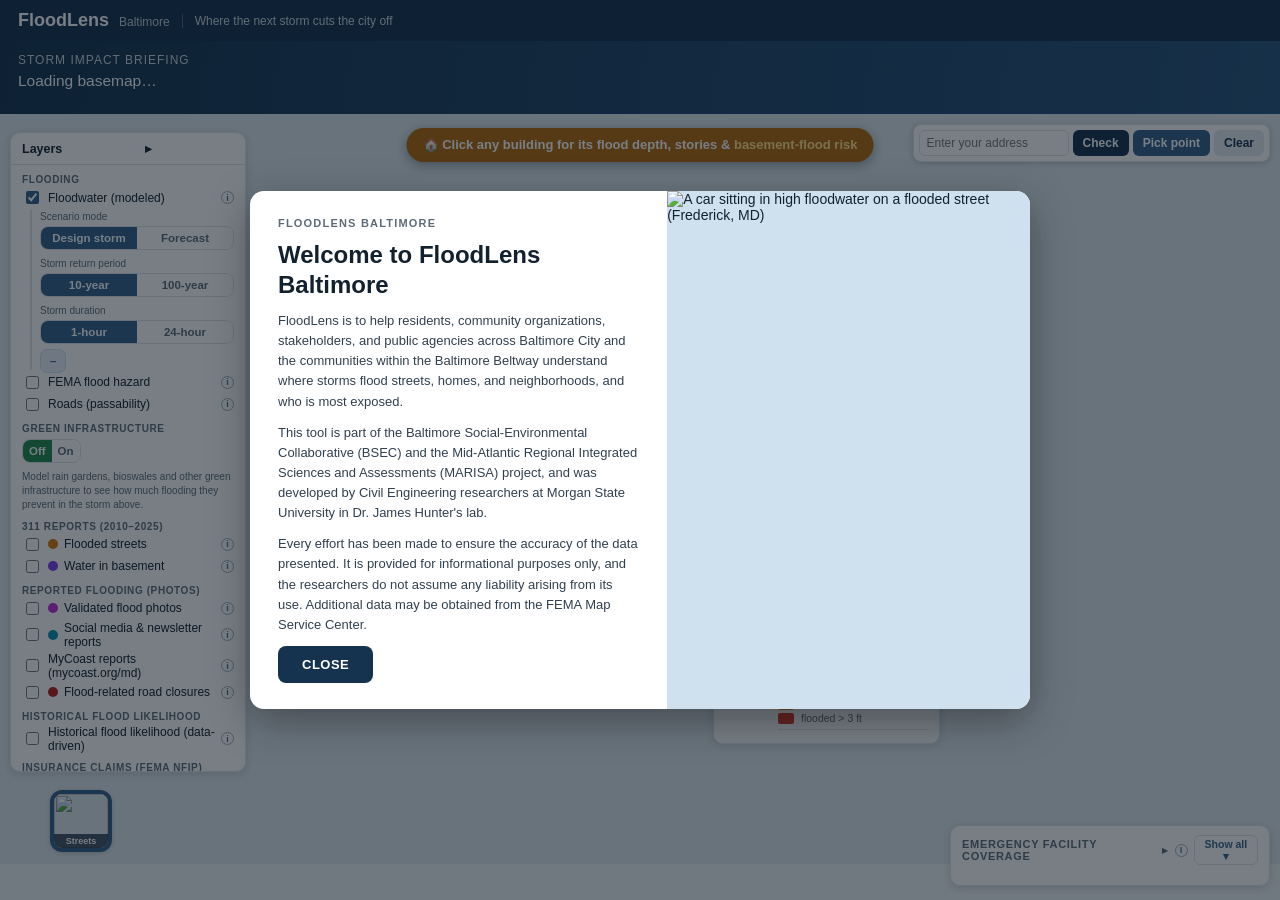
==== index.html @ 849f183c "FloodLens Baltimore (updated) — initial publish of the updated tool" ====
<!doctype html>
<html lang="en">
<head>
<meta charset="utf-8" />
<meta name="viewport" content="width=device-width, initial-scale=1" />
<title>FloodLens Baltimore · Storm Impact Briefing</title>
<link rel="stylesheet" href="https://cdnjs.cloudflare.com/ajax/libs/leaflet/1.9.4/leaflet.min.css" />
<script src="https://cdnjs.cloudflare.com/ajax/libs/leaflet/1.9.4/leaflet.min.js"></script>
<!--
  FLOODLENS BALTIMORE — live data sources (internet required):
    Roads                      - MDOT SHA road centerlines (MD iMAP)
    Neighborhoods + population - Open Baltimore CityView
    Subwatersheds + beltway     - Morgan State CityCAT study (embedded)
    Land cover (1 m)           - Chesapeake Conservancy via MD iMAP
    Subwatershed population    - US Census 2020 (TIGERweb)
    Streams                    - USGS NHD (StreamStats network)
    FEMA flood zones (DFIRM)   - MD iMAP / MDE / FEMA
    Building footprints        - MD iMAP
    Fire, police, hospitals, cooling centers,
    schools, nursing homes     - Baltimore CityView
    Homeless shelters          - Open Baltimore
    Metro/light rail + MTA bus stops - MD iMAP Transit
    311 flooding reports (2010-2025) - Open Baltimore
    Census socio-economics     - BNIA / US DOT BTS (ACS)
  Flood depths remain the synthetic demo model until CityCAT rasters are wired in.
-->
<link rel="stylesheet" href="styles.css?v=hist17">
</head>
<body>
<div class="topbar">
  <div class="brand">FloodLens <small>Baltimore</small></div>
  <div class="tagline">Where the next storm cuts the city off</div>
</div>

<div class="briefing">
  <div class="head">Storm Impact Briefing</div>
  <div class="sentence" id="sentence">Loading basemap…</div>
  <div class="stats" id="stats"></div>
</div>

<div class="main">
  <div class="mapcol">
    <div id="map"></div>
    <div id="spin" class="spin"><div class="sp"></div></div>
    <div id="bldgHint" class="bldghint">🏠 Click any building for its flood depth, stories &amp; <b>basement-flood risk</b></div>
    <div class="mapsearch">
      <input id="addrInput" type="text" placeholder="Enter your address" />
      <button id="addrBtn">Check</button>
      <button id="pickBtn" title="Then click any point on the map to check if it floods">Pick point</button>
      <button id="clearBtn" title="Clear the address, picked point and selected area">Clear</button>
    </div>

    <div class="lpanel" id="lpanel">
      <div class="lp-head" id="lpToggle">Layers <span id="lpChev" class="panchev">▸</span></div>
      <div class="lp-body" id="lpBody">
        <div class="lp-sec">Flooding</div>
        <label><input type="checkbox" id="lFlood" checked> Floodwater (modeled)
          <span class="info" title="CityCAT-modeled maximum water depth on the ground (pluvial / rain-on-grid) for the storm or forecast chosen below (Beltway 10 m DEM).">i</span></label>
        <div class="subs" id="floodSubs" style="display:block">
          <div class="lpnote" style="margin-top:0">Scenario mode</div>
          <div class="seg" id="floodMode"><button data-mode="design" class="on">Design storm</button><button data-mode="forecast">Forecast</button></div>

          <div id="designPanel">
            <div class="lpnote">Storm return period</div>
            <div class="seg" id="rp"><button data-rp="10" class="on">10-year</button><button data-rp="100">100-year</button></div>
            <div class="lpnote">Storm duration</div>
            <div class="seg" id="dur"><button data-dur="1" class="on">1-hour</button><button data-dur="24">24-hour</button></div>
          </div>

          <div id="forecastPanel" style="display:none">
            <div class="lpnote" style="margin-top:0"><b>1. Location</b> — type an address or use <b>Pick point</b> above, then it focuses the forecast there.
              <span class="info" title="Use the address box or Pick point at the top of the map to choose where the rainfall is forecast. The results focus on that location.">i</span></div>
            <div class="lpnote" id="fcLoc" style="margin-top:3px;color:#1c6ea4">No location chosen — forecast covers the whole Beltway.</div>

            <div class="lpnote" style="margin-top:6px"><b>2. Forecast rainfall (inches)</b>
              <span class="info" title="Enter the rainfall a weather forecast gives for this area. The map snaps to the nearest pre-computed CityCAT run for the duration and scales depth to your amount (pluvial / rain-on-grid demo).">i</span></div>
            <div class="row" style="display:flex;gap:6px;align-items:center;margin-top:3px">
              <input id="fcRain" type="number" min="0" max="12" step="0.1" value="3.3"
                style="width:90px;padding:6px 8px;border:1px solid var(--line,#dbe4ec);border-radius:7px;font-size:13px">
              <input id="fcRainRange" type="range" min="0" max="10" step="0.1" value="3.3" style="flex:1">
            </div>
            <div class="lpnote"><b>3. Over what duration</b></div>
            <div class="seg" id="fcDur"><button data-fcdur="1" class="on">1-hour</button><button data-fcdur="24">24-hour</button></div>

            <div class="lpnote" style="margin-top:6px"><b>4. Show results within</b>
              <span class="info" title="How far around the chosen location to spotlight the flood results. Beltway shows the whole study area.">i</span></div>
            <div class="seg" id="fcRad">
              <button data-rad="0.5">½ mi</button>
              <button data-rad="1" class="on">1 mi</button>
              <button data-rad="2">2 mi</button>
              <button data-rad="0">Beltway</button>
            </div>

            <button id="fcRun" style="width:100%;margin-top:8px;padding:9px;border:0;border-radius:8px;background:#0f3d5c;color:#fff;font-weight:700;cursor:pointer;font-size:13px">Show flood results</button>
            <div class="lpnote" id="fcPending" style="margin-top:4px;color:#b4690a;display:none">Rainfall changed — click <b>Show flood results</b> to update the map.</div>

            <div class="lpnote" id="fcNote" style="margin-top:6px"></div>

            <div class="lpnote" style="margin-top:8px"><b>Water build-up over time</b> (illustrative)
              <span class="info" title="Shows the water rising toward the modeled maximum over the storm. Illustrative build-up, not a time-stepped CityCAT run.">i</span></div>
            <div class="row" style="display:flex;gap:6px;align-items:center;margin-top:3px">
              <button id="fcPlay" class="an-btn" style="width:76px;padding:6px 4px;border:1px solid var(--line,#dbe4ec);background:#f4f8fb;border-radius:7px;cursor:pointer;font-size:12px">&#9654; Play</button>
              <input id="fcAnim" type="range" min="0" max="100" value="100" style="flex:1">
            </div>
            <div class="lpnote" id="fcAnimNote" style="margin-top:3px">Showing the modeled maximum (100%).</div>
          </div>

          <div class="lpnote" style="margin-top:5px"><span class="rain" id="rainInfo" title="">–</span></div>
        </div>
        <label><input type="checkbox" id="lFema"> FEMA flood hazard
          <span class="info" title="Official FEMA flood insurance zones (DFIRM, via MD iMAP). These map long-term flood risk zones — not a single storm.">i</span></label>
        <div class="subs" id="femaSubs">
          <div class="lpnote" style="margin-top:0"><span class="dotk" style="background:#00c5ff"></span> 100-year zone — 1% chance of flooding each year</div>
          <div class="lpnote"><span class="dotk" style="background:#ff8000"></span> 500-year zone — 0.2% chance each year</div>
          <div class="lpnote"><span class="dotk" style="background:#1a1a1a"></span> Floodway (black hatching) — must stay clear to carry deep, fast floodwater</div>
          <div class="lpnote">Official FEMA DFIRM zones, drawn from MDE&#39;s map service.</div>
        </div>
        <label><input type="checkbox" id="lRoads"> Roads (passability)
          <span class="info" title="The full MDOT SHA road network. With Floodwater on, each stretch is colored by modeled depth: green = passable (dry/shallow), yellow = caution (partial flooding), red (dashed) = restricted/closed (over 30 cm — enough to stall most cars).">i</span></label>

        <div class="lp-sec">Green infrastructure</div>
        <div class="seg gi" id="cond"><button data-cond="base" class="on">Off</button><button data-cond="gi">On</button></div>
        <div class="lpnote">Model rain gardens, bioswales and other green infrastructure to see how much flooding they prevent in the storm above.</div>

        <div class="lp-sec">311 reports (2010–2025)</div>
        <label><input type="checkbox" id="l311fl"><span class="dotk" style="background:#d97706;border-radius:50%"></span> Flooded streets
          <span class="info" title="Locations where residents called 311 to report a flooded street (Open Baltimore 311, 2010–2025 where available).">i</span></label>
        <label><input type="checkbox" id="l311wb"><span class="dotk" style="background:#7c3aed;border-radius:50%"></span> Water in basement
          <span class="info" title="Locations where residents called 311 to report water in their basement (Open Baltimore 311, 2010–2025 where available).">i</span></label>

        <div class="lp-sec">Reported flooding (photos)</div>
        <label><input type="checkbox" id="lReports"><span class="dotk" style="background:#c026d3;border-radius:50%"></span> Validated flood photos
          <span class="info" title="Locations with real photos of past flooding (validated from social media & news). Click a point to see the photo(s); use the See all photos button when a location has more than one.">i</span></label>
        <label><input type="checkbox" id="lSocial"><span class="dotk" style="background:#0891b2;border-radius:50%"></span> Social media &amp; newsletter reports
          <span class="info" title="Flooded-street locations geocoded from social media and newsletters (includes YouTube flood videos).">i</span></label>
        <label><input type="checkbox" id="lMyCoast"> MyCoast reports (mycoast.org/md)
          <span class="info" title="All flood reports from the MyCoast citizen-science app for Maryland (mycoast.org/md) inside the Beltway. Each report is tagged coastal (high-tide/tidal) or inland (rainfall). Click a point for the photo(s), date, rainfall and original report.">i</span></label>
        <div class="subs" id="mycSubs" style="display:none">
          <div class="lpnote" style="margin-top:0"><span class="dotk" style="background:#2563eb;border-radius:50%"></span> Coastal / high-tide flooding</div>
          <div class="lpnote"><span class="dotk" style="background:#d97706;border-radius:50%"></span> Inland (rainfall) flooding</div>
          <div class="lpnote">Popups show the rainfall in the 24 h before the report where recorded.</div>
        </div>
        <label><input type="checkbox" id="lClosures"><span class="dotk" style="background:#b91c1c;border-radius:50%"></span> Flood-related road closures
          <span class="info" title="Known City flood-related road closures (from City reports). Click a marker for the location.">i</span></label>

        <div class="lp-sec">Historical flood likelihood</div>
        <label><input type="checkbox" id="lHist"> Historical flood likelihood (data-driven)
          <span class="info" title="Data-driven, NO hydraulic model. Each dot is a LOCAL spot (~110 m) where Baltimore 311 flooded-street reports happened (2010-present), matched to the rainfall at BWI that triggered them. Dots are colored by the rainfall at which flooding STARTS there, and resized by how often it floods. Pick a point / enter an address (ideally in Forecast mode) to get that exact spot's likelihood. Indicative & reporting-biased, not engineering-grade.">i</span></label>
        <div class="subs" id="histSubs" style="display:none">
          <div class="lpnote" style="margin-top:0">Each dot = a local spot with past 311 flooding. Bigger = floods more often. Color = rain needed to flood there:</div>
          <div class="lpnote"><span class="dotk" style="background:#b91c1c;border-radius:50%"></span> Floods at light rain (&le; ~0.4&Prime;)</div>
          <div class="lpnote"><span class="dotk" style="background:#f59e0b;border-radius:50%"></span> ~0.4&ndash;0.8&Prime;</div>
          <div class="lpnote"><span class="dotk" style="background:#eab308;border-radius:50%"></span> ~0.8&ndash;1.5&Prime;</div>
          <div class="lpnote"><span class="dotk" style="background:#64748b;border-radius:50%"></span> Needs heavier rain (&gt; ~1.5&Prime;)</div>
          <div class="lpnote"><b>Pick a point</b> or enter an address to get that spot's local likelihood for your rainfall.</div>
        </div>

        <div class="lp-sec">Insurance claims (FEMA NFIP)</div>
        <label><input type="checkbox" id="lClaims"> Flood-insurance claims by ZIP
          <span class="info" title="FEMA National Flood Insurance Program (NFIP) paid flood-insurance claims, aggregated by ZIP code. FEMA redacts the exact location for privacy, so claims are shown per ZIP area (not as points). Click a ZIP for claim count, total paid and average water depth.">i</span></label>
        <div class="subs" id="claimSubs" style="display:none">
          <div class="lpnote" style="margin-top:0">Shaded by number of paid claims per ZIP:</div>
          <div class="choroleg" style="display:block">
            <div class="bar" style="background:linear-gradient(to right,#fee5d9,#fcae91,#fb6a4a,#de2d26,#a50f15)"></div>
            <div class="lbl"><span>few</span><span>many</span></div>
          </div>
          <div class="lpnote">FEMA NFIP redacted claims (OpenFEMA). Location redacted to ZIP for privacy.</div>
        </div>

        <div class="lp-sec">Live conditions</div>
        <label><input type="checkbox" id="lCameras"><span class="dotk" style="background:#0ea5e9;border-radius:50%"></span> Live traffic cameras
          <span class="info" title="MDOT CHART live traffic cameras inside the Beltway. Click a camera to open its LIVE video feed in a new tab to see current road/flood conditions, with the feed timestamp. Live view only — MDOT keeps no history; image quality is set by MDOT.">i</span></label>
        <label><input type="checkbox" id="lWeather"><span class="dotk" style="background:#0d9488;border-radius:50%"></span> CHART weather stations (precip)
          <span class="info" title="MDOT CHART roadway weather stations (RWIS) inside the Beltway. Click a station for its current precipitation status, air temp, humidity, wind and the reading time. Note: CHART reports precipitation type (rain/none), not amount in inches.">i</span></label>
        <label><input type="checkbox" id="lNoaa"><span class="dotk" style="background:#6d28d9;border-radius:50%"></span> NOAA/NWS weather (BWI, Harbor)
          <span class="info" title="Live NOAA/National Weather Service observations at BWI Airport, the Inner Harbor and Martin State. Click for current precipitation (inches, last 1/3/6 h), temperature, humidity and observation time. Updates live each time the app is opened.">i</span></label>
        <label><input type="checkbox" id="lUsgs"><span class="dotk" style="background:#0369a1;border-radius:50%"></span> USGS stream gauges (live)
          <span class="info" title="Live USGS stream gauges inside the study area. Click a gauge for current gage height (ft) and streamflow with the reading time. Updates live each time the app is opened.">i</span></label>

        <div class="lp-sec">Buildings</div>
        <label><input type="checkbox" id="lBldg" checked> Building footprints
          <span class="info" title="Building footprints for the whole beltway (MD iMAP base layer at every zoom). Zoom in and buildings become clickable; in modeled floodwater they are colored by depth: yellow under 1 ft, orange 1–3 ft, red over 3 ft.">i</span></label>
        <div class="lpnote" id="bldgNote"></div>

        <div class="lp-sec">Boundaries</div>
        <label><input type="checkbox" id="lNb"> Neighborhoods
          <span class="info" title="Baltimore neighborhood boundaries with population (Open Baltimore).">i</span></label>
        <label><input type="checkbox" id="lWs"> Subwatersheds
          <span class="info" title="Subwatersheds of the Baltimore Beltway study area — the land areas that drain to each stream. Hover one for its population and land cover.">i</span></label>
        <label><input type="checkbox" id="lStreams"><span class="dotk" style="background:#d8392b"></span> Streams (USGS)
          <span class="info" title="Stream flowlines from the USGS National Hydrography Dataset — the same network StreamStats (streamstats.usgs.gov) uses. Drawn as clean red lines (no flow arrows or gauge points) and clipped to the Beltway study area.">i</span></label>
        <label><input type="checkbox" id="lStreamGrid"><span class="dotk" style="background:#7c3aed"></span> StreamStats grid (raster)
          <span class="info" title="USGS StreamStats stream-cell grid (the drainage network raster used to delineate watersheds), prepared from the local streamgrid GeoTIFF and shown as a purple raster overlay clipped to the Beltway (purple so it doesn't clash with the blue flood water).">i</span></label>

        <div class="lp-sec">Environment</div>
        <label><input type="checkbox" id="lLand"> Land cover (1 m)
          <span class="info" title="Chesapeake Conservancy 1 m high-resolution land cover, via MD iMAP.">i</span></label>
        <div class="subs" id="lcSubs">
          <div class="lpnote"><span class="dotk" style="background:#267300"></span> Tree canopy &nbsp; <span class="dotk" style="background:#a3ff73"></span> Low vegetation</div>
          <div class="lpnote"><span class="dotk" style="background:#9c9c9c"></span> Impervious / paved &nbsp; <span class="dotk" style="background:#ff0000"></span> Buildings</div>
          <div class="lpnote"><span class="dotk" style="background:#00c5ff"></span> Water &nbsp; <span class="dotk" style="background:#00a884"></span> Wetlands</div>
        </div>
        <label><input type="checkbox" id="lSoil"> Soil (SSURGO)
          <span class="info" title="USDA NRCS SSURGO soil map units, via MD iMAP. Hover a neighborhood or subwatershed for its dominant hydrologic soil group (A–D).">i</span></label>
        <div class="subs" id="soilSubs">
          <div class="lpnote" style="margin-top:0">Hydrologic soil groups (runoff potential):</div>
          <div class="lpnote"><span class="dotk" style="background:#2c7fb8"></span> A — sandy, drains fast (low runoff)</div>
          <div class="lpnote"><span class="dotk" style="background:#7fcdbb"></span> B — loamy (moderate runoff)</div>
          <div class="lpnote"><span class="dotk" style="background:#fdae61"></span> C — clay loam (high runoff)</div>
          <div class="lpnote"><span class="dotk" style="background:#d7191c"></span> D — clay / impervious (very high runoff)</div>
          <div class="lpnote">USDA NRCS SSURGO. Hover a neighborhood or subwatershed for its dominant group.</div>
        </div>

        <div class="lp-sec">Socio-economic</div>
        <select id="choroSel">
          <option value="none">None</option>
          <option value="income">Median household income</option>
          <option value="kids">% children (under 18)</option>
          <option value="old">% seniors (65+)</option>
          <option value="pov">% households in poverty</option>
          <option value="walk">% who walk to work</option>
          <option value="bus">% public transit to work</option>
          <option value="car">% who drive to work</option>
        </select>
        <div class="choroleg" id="choroLeg">
          <div class="bar"></div>
          <div class="lbl"><span id="clMin"></span><span id="clMax"></span></div>
        </div>

        <div class="lp-sec">Infrastructure</div>
        <label><input type="checkbox" id="lInfra"> Show infrastructure
          <span class="info" title="Turn on, then choose which facilities to display. When the Floodwater layer is on, markers turn red if the facility is flooded and amber if it sits in a cut-off area.">i</span></label>
        <div class="subs" id="infraSubs">
          <label><input type="checkbox" data-inf="fire"> Fire stations
            <span class="info" title="Baltimore City fire stations (CityView).">i</span></label>
          <label><input type="checkbox" data-inf="police"> Police stations
            <span class="info" title="Baltimore City police stations (CityView).">i</span></label>
          <label><input type="checkbox" data-inf="hosp"> Hospitals
            <span class="info" title="Hospitals (Baltimore CityView dataset — point locations are approximate).">i</span></label>
          <label><input type="checkbox" data-inf="cool"> Cooling centers
            <span class="info" title="Official Baltimore City cooling / Code Red centers.">i</span></label>
          <label><input type="checkbox" data-inf="nurse"> Nursing homes
            <span class="info" title="Licensed nursing homes in Baltimore City (CityView).">i</span></label>
          <label><input type="checkbox" data-inf="shel"> Homeless shelters
            <span class="info" title="Homeless shelters and transitional housing (Open Baltimore).">i</span></label>
          <label><input type="checkbox" data-inf="schPub"> Public schools
            <span class="info" title="Baltimore City public schools (CityView).">i</span></label>
          <label><input type="checkbox" data-inf="schCh"> Charter schools
            <span class="info" title="Charter schools, identified from the city public-school dataset where flagged.">i</span></label>
          <label><input type="checkbox" data-inf="schInd"> Independent schools
            <span class="info" title="Private / independent schools (CityView).">i</span></label>
          <label><input type="checkbox" data-inf="rail"> Metro &amp; light rail stations
            <span class="info" title="Baltimore Metro SubwayLink and Light RailLink stations (MDOT MTA via MD iMAP).">i</span></label>
          <label><input type="checkbox" data-inf="bus"> Bus stops (MTA)
            <span class="info" title="MDOT MTA bus stops. Loads for the visible area when you zoom in.">i</span></label>
          <div class="lpnote" id="infNote"></div>
        </div>
      </div>
    </div>

    <div class="cursordepth" id="curDepth"></div>

    <div class="bmctl" id="bmCtl">
      <div class="bmopt on" data-bm="streets"><img src="https://server.arcgisonline.com/ArcGIS/rest/services/Canvas/World_Light_Gray_Base/MapServer/tile/12/1561/1176" alt=""><span>Streets</span></div>
      <div class="bmopt" data-bm="sat"><img src="https://server.arcgisonline.com/ArcGIS/rest/services/World_Imagery/MapServer/tile/12/1561/1176" alt=""><span>Satellite</span></div>
    </div>

    <div class="legend" id="legend">
      <div class="leg-head" id="legToggle">Legend <span id="legChev" class="panchev">▸</span></div>
      <div class="leg-body" id="legBody">
      <div class="legrow">
        <div class="cbar">
          <div class="bar"></div>
          <div class="ticks"><span>&gt;2</span><span>1.6</span><span>1.2</span><span>0.8</span><span>0.4</span><span>0</span></div>
          <div class="axis">Water depth (m)</div>
        </div>
        <div class="key">
          <div class="legttl">Road passability (with Floodwater on)</div>
          <div class="r"><span class="sw" style="border-top:3px solid #16a34a;background:none;height:3px"></span> passable &mdash; no flooding</div>
          <div class="r"><span class="sw" style="border-top:3px solid #d4a017;background:none;height:3px"></span> caution &mdash; shallow (under 1 m)</div>
          <div class="r"><span class="sw" style="border-top:3px dashed #dc2626;background:none;height:3px"></span> deep &mdash; restricted / closed (1 m+)</div>
          <div class="legttl">Buildings</div>
          <div class="r"><span class="sw" style="background:var(--bminor)"></span> flooded &lt; 1 ft</div>
          <div class="r"><span class="sw" style="background:var(--bmod)"></span> flooded 1–3 ft</div>
          <div class="r"><span class="sw" style="background:var(--bsev)"></span> flooded &gt; 3 ft</div>
          <div class="legexp" id="bldgList"></div>
        </div>
      </div>
      </div>
    </div>
  </div>
  <aside class="side" id="side">
    <h3 id="sideToggle">Emergency facility coverage <span id="sideChev" class="panchev">▸</span>
      <span class="info" title="Red = the facility itself is flooded in this scenario. Turn on the Floodwater layer to evaluate.">i</span>
      <button id="facToggle" class="chev">Show all &#9662;</button></h3>
    <div id="sideBody">
      <div class="lpnote" id="facCount"></div>
      <div id="stnList"></div>
      <div class="gibox" id="gibox"></div>
    </div>
  </aside>
</div>

<div class="modal on" id="welcome">
  <div class="wsheet">
    <div class="wbd">
      <div class="wk">FLOODLENS BALTIMORE</div>
      <h2>Welcome to FloodLens Baltimore</h2>
      <p>FloodLens is to help residents, community organizations, stakeholders, and public agencies across Baltimore City and the communities within the Baltimore Beltway understand where storms flood streets, homes, and neighborhoods, and who is most exposed.</p>
      <p>This tool is part of the Baltimore Social-Environmental Collaborative (BSEC) and the Mid-Atlantic Regional Integrated Sciences and Assessments (MARISA) project, and was developed by Civil Engineering researchers at Morgan State University in Dr. James Hunter&#39;s lab.</p>
      <p class="wsmall">Every effort has been made to ensure the accuracy of the data presented. It is provided for informational purposes only, and the researchers do not assume any liability arising from its use. Additional data may be obtained from the FEMA Map Service Center.</p>
      <div class="wbtns">
        <button class="wbtn" id="wClose">CLOSE</button>
      </div>
    </div>
    <div class="wimg" aria-hidden="true">
      <img id="wImg" src="high-water-frederick-2.jpg" alt="A car sitting in high floodwater on a flooded street (Frederick, MD)" />
    </div>
  </div>
</div>

<div class="modal" id="galModal">
  <div class="galsheet">
    <div class="hd"><div><b id="galTitle">Reported flooding</b><div id="galSub"></div></div><span class="x" id="galClose">×</span></div>
    <div id="galImgs"></div>
    <div id="galCredit"></div>
  </div>
</div>

<script src="data/images.js"></script>
<script src="data/geo.js"></script>
<script src="data/streamgrid.js"></script>
<script src="data/flood.js"></script>
<script src="data/reports.js"></script>
<script src="data/cameras.js"></script>
<script src="data/claims.js"></script>
<script src="data/stations.js"></script>
<script src="data/floodhist.js?v=hist17"></script>
<script src="data/streamcells.js?v=hist17"></script>
<script src="app.js?v=hist17"></script>
</body>
</html>
---- styles.css ----
:root{
    --ink:#13202e; --muted:#5d6b78; --bg:#eef2f6; --card:#fff; --line:#dde4ec;
    --navy:#15324f; --steel:#34618a; --blocked:#d8392b; --iso:#e7a008; --ok:#1f8a4c;
    --bminor:#f5c531; --bmod:#f28c26; --bsev:#d8392b;
  }
  *{box-sizing:border-box}
  html,body{margin:0;height:100%}
  body{font-family:"Segoe UI",Roboto,Helvetica,Arial,sans-serif;background:var(--bg);color:var(--ink);font-size:14px;display:flex;flex-direction:column}
  .topbar{background:var(--navy);color:#fff;padding:10px 18px;display:flex;align-items:center;gap:12px;flex:0 0 auto}
  .brand{font-weight:700;font-size:18px}
  .brand small{font-weight:400;opacity:.75;font-size:12px;margin-left:5px}
  .tagline{font-size:12px;opacity:.8;border-left:1px solid rgba(255,255,255,.3);padding-left:12px}
  .strip{background:var(--card);border-bottom:1px solid var(--line);padding:8px 18px;display:flex;align-items:center;gap:16px;flex-wrap:wrap;flex:0 0 auto}
  .strip .grp{display:flex;align-items:center;gap:8px}
  .glab{font-size:11px;text-transform:uppercase;letter-spacing:.6px;color:var(--muted)}
  .seg{display:inline-flex;border:1px solid var(--line);border-radius:8px;overflow:hidden}
  .seg button{border:0;background:#fff;padding:6px 12px;cursor:pointer;font-size:12.5px;font-weight:600;color:var(--muted)}
  .seg button.on{background:var(--steel);color:#fff}
  .seg.gi button.on{background:var(--ok)}
  .rain{font-size:11.5px;color:var(--steel);font-weight:700;background:#eaf2fa;border:1px solid #cfe0f0;padding:5px 9px;border-radius:7px;cursor:help}
  /* compact segmented controls inside the layer panel */
  .lp-body .seg{margin:2px 0 4px;width:100%}
  .lp-body .seg button{flex:1;padding:5px 6px;font-size:11.5px}
  .lp-body .seg.gi{width:auto}
  /* keep long hover tooltips readable, laid out horizontally (wrap as needed) */
  .leaflet-tooltip{white-space:normal;max-width:300px;width:max-content;word-wrap:break-word;line-height:1.4}



  .briefing{background:linear-gradient(100deg,#15324f,#27537c);color:#fff;padding:12px 18px;flex:0 0 auto}
  .head{font-size:12px;text-transform:uppercase;letter-spacing:1px;opacity:.8;margin-bottom:3px}
  .sentence{font-size:15.5px;line-height:1.45;max-width:1100px}
  .sentence b{color:#ffd66b}
  .wsnote{font-size:12px;opacity:.9;margin-top:6px;line-height:1.5}
  .stats{display:flex;gap:10px;margin-top:10px;flex-wrap:wrap}
  .stat{background:rgba(255,255,255,.10);border:1px solid rgba(255,255,255,.18);border-radius:10px;padding:7px 12px;min-width:104px}
  .stat .n{font-size:22px;font-weight:800;line-height:1}
  .stat .l{font-size:11px;opacity:.85;margin-top:2px}
  .stat.alert .n{color:#ff9d8a} .stat.good .n{color:#7ee0a6}
  .main{flex:1 1 auto;display:block;min-height:340px;position:relative}
  .mapcol{position:relative;height:calc(100vh - 150px);min-height:420px}
  #map{width:100%;height:100%;background:#dde7ee}
  .legend{position:absolute;right:340px;bottom:120px;z-index:600;background:rgba(255,255,255,.95);border:1px solid var(--line);border-radius:10px;padding:9px 11px;font-size:11px;box-shadow:0 2px 10px rgba(0,0,0,.12);max-height:calc(100% - 150px);overflow-y:auto}
.leg-head{cursor:pointer;display:flex;justify-content:space-between;align-items:center;font-weight:700;font-size:11.5px;text-transform:uppercase;letter-spacing:.5px;color:var(--ink)}
.leg-body{margin-top:7px}
/* Hover-to-open panels: collapsed by default, expand on hover of the panel
   (or when pinned open by a click). Header stays visible as the clickable cue. */
.hoverpanel .lp-body,.hoverpanel .leg-body,.hoverpanel #sideBody{display:none}
/* click-driven accordion: a panel opens only when pinned (clicked) and stays open
   until another panel is clicked. No hover-open, so it won't feel like a temporary pin. */
.hoverpanel.pinopen .lp-body,.hoverpanel.pinopen .leg-body,.hoverpanel.pinopen #sideBody{display:block}
#sideBody{margin-top:8px;overflow-y:auto}
.lp-head,#sideToggle{cursor:pointer}
.lp-head::after,.leg-head::after,#sideToggle .afterhint{content:""}
/* subtle hint that the header is expandable */
.hoverpanel .lp-head,.hoverpanel .leg-head,.hoverpanel #sideToggle{position:relative}
  .legend .r{display:flex;align-items:center;gap:7px;margin:2px 0;color:var(--muted)}
  .legend .sw{width:16px;height:11px;border-radius:2px;flex:0 0 auto}
  .legend .legrow{display:flex;gap:10px;align-items:flex-start}
  .legend .cbar{display:flex;gap:3px;height:130px}
  .legend .cbar .bar{width:13px;border-radius:2px;border:1px solid #cdd6df;background:linear-gradient(to top,#f7fbff,#deebf7,#9ecae1,#4292c6,#08519c,#08306b)}
  .legend .cbar .ticks{display:flex;flex-direction:column;justify-content:space-between;font-size:9px;color:var(--muted)}
  .legend .cbar .axis{writing-mode:vertical-rl;transform:rotate(180deg);font-size:9.5px;color:var(--ink);align-self:center}
  .legend .key{font-size:10.5px;color:var(--muted);max-width:150px}
  .legend .legttl{font-size:10px;text-transform:uppercase;letter-spacing:.5px;color:var(--ink);font-weight:700;margin:6px 0 2px}
  .legend .legexp{margin-top:5px;border-top:1px solid var(--line);padding-top:4px}
  .legend .bstat{display:flex;align-items:center;gap:6px;padding:2px 0;font-size:10px;border:0}
  .legend .bstat .sw2{width:11px;height:11px;border-radius:2px;flex:0 0 auto}
  .legend .bstat .n2{margin-left:auto;font-weight:700;color:var(--ink)}

  .mapsearch{position:absolute;right:10px;top:10px;z-index:600;display:flex;gap:4px;background:#fff;padding:5px;border:1px solid var(--line);border-radius:8px;box-shadow:0 1px 6px rgba(0,0,0,.2)}
  .bldghint{position:absolute;left:50%;top:14px;transform:translateX(-50%);z-index:655;background:#b4690a;color:#fff;font-size:13px;font-weight:600;padding:8px 16px;border-radius:18px;box-shadow:0 3px 12px rgba(0,0,0,.35);text-align:center;max-width:70%;line-height:1.35;cursor:default;animation:bhpulse 1.8s ease-in-out infinite}
  .bldghint b{color:#ffe08a}
  @keyframes bhpulse{0%,100%{box-shadow:0 3px 12px rgba(0,0,0,.35)}50%{box-shadow:0 3px 18px rgba(180,105,10,.85)}}
  .mapsearch input{border:1px solid var(--line);border-radius:6px;padding:5px 7px;font-size:12px;width:150px}
  .mapsearch button{border:0;background:var(--navy);color:#fff;border-radius:6px;padding:5px 10px;cursor:pointer;font-weight:600;font-size:12px}
  .mapsearch button#pickBtn{background:#34618a}
  .mapsearch button#pickBtn.on{background:#e7a008;color:#10243b}
  .mapsearch button#clearBtn{background:#e5eaf0;color:var(--navy)}
  .chev{border:1px solid var(--line);background:#fff;color:var(--steel);border-radius:6px;font-size:10.5px;font-weight:700;padding:2px 7px;cursor:pointer;margin-left:auto}
  .wlbl{background:rgba(255,255,255,.78);border:1px solid #7fb8c9;border-radius:4px;font-size:10px;font-weight:700;color:#0e7490;padding:0 5px;box-shadow:none}
  .wlbl:before{display:none}
  .lpanel{position:absolute;left:10px;bottom:92px;z-index:650;background:rgba(255,255,255,.97);border:1px solid var(--line);border-radius:10px;box-shadow:0 2px 10px rgba(0,0,0,.15);width:236px;font-size:12px;max-height:calc(100% - 110px);display:flex;flex-direction:column}
/* when expanded (hover/pin) the body scrolls upward from the bottom-anchored header */
.lpanel .lp-body{overflow-y:auto}
.hoverpanel.pinopen{z-index:660}
  .lp-head{padding:8px 11px;cursor:pointer;display:flex;justify-content:space-between;align-items:center;font-weight:700;font-size:12.5px}
  .lp-body{padding:0 11px 10px;overflow-y:auto;border-top:1px solid var(--line)}
  .lp-sec{font-size:10px;text-transform:uppercase;letter-spacing:.6px;color:var(--muted);margin:9px 0 3px;font-weight:700}
  .lp-body label{display:flex;align-items:center;gap:6px;margin:3px 0;cursor:pointer;color:var(--ink)}
  .lp-body input{accent-color:var(--steel)}
  .lp-body select{width:100%;border:1px solid var(--line);border-radius:6px;padding:4px;font-size:12px;margin-top:2px}
  .subs{margin:2px 0 2px 8px;border-left:2px solid var(--line);padding-left:8px;display:none}
  .info{display:inline-flex;width:13px;height:13px;border-radius:50%;border:1px solid #9db1c3;color:#54708a;font-size:9px;font-weight:700;align-items:center;justify-content:center;cursor:help;margin-left:auto;flex:0 0 auto;font-style:normal}
  .dotk{width:10px;height:10px;border-radius:2px;flex:0 0 auto;display:inline-block}
  .choroleg{margin-top:5px;display:none}
  .choroleg .bar{height:10px;border-radius:3px;background:linear-gradient(to right,#edf8e9,#bae4b3,#74c476,#31a354,#006d2c);border:1px solid var(--line)}
  .choroleg .lbl{display:flex;justify-content:space-between;font-size:9.5px;color:var(--muted);margin-top:1px}
  .lpnote{font-size:10px;color:var(--muted);line-height:1.4;margin-top:3px}
  .side{position:absolute;right:10px;bottom:14px;z-index:655;width:320px;max-height:calc(100% - 120px);
    background:rgba(255,255,255,.97);border:1px solid var(--line);border-radius:10px;
    box-shadow:0 2px 10px rgba(0,0,0,.15);padding:9px 11px;overflow-y:auto;display:flex;flex-direction:column}
  .side h3{font-size:11px;text-transform:uppercase;letter-spacing:.7px;color:var(--muted);margin:0;display:flex;align-items:center;gap:6px;cursor:pointer}
  .iso{border:1px solid var(--line);border-left:4px solid var(--iso);border-radius:8px;padding:8px 10px;margin-bottom:7px}
  .iso.clear{border-left-color:var(--ok)}
  .iso .nm{font-weight:700;font-size:13px;display:flex;justify-content:space-between;align-items:center;gap:6px}
  .iso .meta{font-size:11.5px;color:var(--muted);margin-top:2px}
  .tag{font-size:10px;font-weight:700;padding:2px 7px;border-radius:10px;color:#fff;white-space:nowrap}
  .tag.cut{background:var(--blocked)} .tag.ok{background:var(--ok)}
  .stn{display:flex;align-items:center;gap:8px;padding:6px 0;border-bottom:1px dashed var(--line);font-size:12.5px}
  .stn:last-child{border-bottom:0}
  .stn .ring{width:12px;height:12px;border-radius:50%;flex:0 0 auto}
  .stn .gap{margin-left:auto;font-size:11px;font-weight:700}
  .bstat{display:flex;align-items:center;gap:8px;padding:5px 0;border-bottom:1px dashed var(--line);font-size:12.5px}
  .bstat:last-child{border-bottom:0}
  .bstat .sw2{width:13px;height:13px;border-radius:3px;flex:0 0 auto}
  .bstat .n2{margin-left:auto;font-weight:700}
  .gibox{background:#eaf6ef;border:1px solid #bfe3cd;border-radius:9px;padding:9px;font-size:12px;line-height:1.5;margin-top:10px;display:none}
  .gibox b{color:var(--ok)}
  .stnmk{width:24px;height:24px;border-radius:50%;background:#fff;border:3px solid #34618a;color:#10243b;font-weight:800;font-size:11px;display:flex;align-items:center;justify-content:center;box-shadow:0 2px 5px rgba(0,0,0,.5)}
  .ptmini{display:inline-flex;width:15px;height:15px;border-radius:50%;background:#15324f;color:#fff;font-size:9px;font-weight:800;align-items:center;justify-content:center;flex:0 0 auto}
  .cursordepth{position:absolute;z-index:700;display:none;background:rgba(21,50,79,.95);color:#fff;font-size:11.5px;font-weight:600;padding:3px 8px;border-radius:6px;pointer-events:none;white-space:nowrap;box-shadow:0 1px 5px rgba(0,0,0,.3)}
  .bmctl{position:absolute;left:52px;bottom:14px;z-index:650;display:flex;flex-direction:row;gap:6px;align-items:flex-end}
  .leaflet-bottom.leaflet-right .leaflet-control-zoom{margin-right:14px;margin-bottom:80px}
  .bmopt{width:58px;height:58px;border-radius:10px;overflow:hidden;position:relative;cursor:pointer;border:2px solid #fff;box-shadow:0 1px 6px rgba(0,0,0,.35);display:none;flex:0 0 auto;background:#dde7ee}
  .bmopt img{width:100%;height:100%;object-fit:cover;display:block}
  .bmopt span{position:absolute;left:0;right:0;bottom:0;background:rgba(10,25,45,.72);color:#fff;font-size:9px;font-weight:700;text-align:center;padding:2px 0}
  .bmopt.on{display:block;border-color:var(--steel);box-shadow:0 0 0 2px var(--steel),0 1px 6px rgba(0,0,0,.35)}
  .bmctl:hover .bmopt{display:block}
  .modal{position:fixed;inset:0;background:rgba(10,20,32,.55);z-index:1000;display:none;align-items:center;justify-content:center;padding:16px}
  .modal.on{display:flex}
  .sheet{background:#fff;border-radius:14px;max-width:560px;width:100%;box-shadow:0 12px 40px rgba(0,0,0,.35);overflow:hidden}
  .sheet .hd{background:var(--navy);color:#fff;padding:12px 16px;display:flex;align-items:center;justify-content:space-between}
  .sheet .hd b{font-size:15px}
  .sheet .hd .x{cursor:pointer;font-size:20px;line-height:1;opacity:.85}
  .sheet .bd{padding:14px 16px}
  .sheet .cap{font-size:14px;margin:8px 0 2px}
  .sheet .cap b{font-size:16px}
  .sheet .sub{font-size:12.5px;color:var(--muted);line-height:1.5}
  .photoscene{position:relative;width:100%;height:280px;border-radius:8px;overflow:hidden;background:#e3e9ee}
  .photoscene img{position:absolute;inset:0;width:100%;height:100%;object-fit:cover;object-position:center 60%;display:none}
  .photoscene .noimg{position:absolute;inset:0;display:flex;align-items:center;justify-content:center;text-align:center;color:#5d6b78;font-size:12.5px;padding:24px;line-height:1.55}
  .waterlayer{position:absolute;left:0;right:0;bottom:0;height:0;background:linear-gradient(to bottom,rgba(63,134,196,.40),rgba(20,70,110,.64));border-top:2px solid rgba(18,72,110,.92)}
  .wlabel{position:absolute;top:0;right:8px;background:#15324f;color:#fff;font-size:12px;font-weight:700;padding:2px 8px;border-radius:5px;transform:translateY(-55%)}
  .spin{position:absolute;inset:0;z-index:800;display:none;align-items:center;justify-content:center;pointer-events:none}
  .spin .sp{width:38px;height:38px;border-radius:50%;border:4px solid rgba(21,50,79,.2);border-top-color:#15324f;animation:spin 0.9s linear infinite;background:rgba(255,255,255,.6)}
  @keyframes spin{to{transform:rotate(360deg)}}
  /* reported-flood popup thumbnail + gallery modal */
  .repthumbwrap{margin-top:6px}
  .repthumb{width:100%;max-height:150px;object-fit:cover;border-radius:6px;display:block}
  .repmore{margin-top:5px;border:1px solid var(--line);background:#fff;color:var(--steel);border-radius:6px;font-size:11.5px;font-weight:700;padding:3px 8px;cursor:pointer}
  #galModal{position:fixed;inset:0;background:rgba(10,20,32,.72);z-index:1200;display:none;align-items:center;justify-content:center;padding:18px}
  #galModal.on{display:flex}
  .galsheet{background:#fff;border-radius:14px;max-width:900px;width:100%;max-height:90vh;display:flex;flex-direction:column;overflow:hidden;box-shadow:0 12px 40px rgba(0,0,0,.4)}
  .galsheet .hd{background:var(--navy);color:#fff;padding:11px 16px;display:flex;align-items:center;justify-content:space-between}
  .galsheet .hd .x{cursor:pointer;font-size:20px;line-height:1;opacity:.85}
  #galSub{font-size:11.5px;opacity:.8;margin-top:2px}
  #galImgs{padding:14px;overflow-y:auto;display:grid;grid-template-columns:repeat(auto-fill,minmax(320px,1fr));gap:12px}
  #galImgs img{width:100%;min-height:220px;max-height:340px;object-fit:cover;border-radius:8px;background:#e3e9ee;box-shadow:0 1px 6px rgba(0,0,0,.15);transition:transform .12s}
  #galImgs img:hover{transform:scale(1.015)}
  #galCredit{padding:0 14px 12px;font-size:11px;color:var(--muted)}
  #lightbox{position:fixed;inset:0;background:rgba(0,0,0,.92);z-index:1400;display:none;align-items:center;justify-content:center;padding:16px}
  #lightbox.on{display:flex}
  #lbStage{max-width:98vw;max-height:92vh;overflow:hidden;display:flex;align-items:center;justify-content:center}
  #lightbox img{max-width:98vw;max-height:92vh;border-radius:6px;box-shadow:0 8px 40px rgba(0,0,0,.6);cursor:zoom-in;transform-origin:center center;transition:transform .08s ease-out;user-select:none;-webkit-user-drag:none}
  #lightbox .lbnav{position:absolute;top:50%;transform:translateY(-50%);border:0;background:rgba(255,255,255,.18);color:#fff;line-height:1;width:76px;height:120px;border-radius:12px;cursor:pointer;display:flex;flex-direction:column;align-items:center;justify-content:center;gap:2px;z-index:3;box-shadow:0 2px 12px rgba(0,0,0,.4)}
  #lightbox .lbnav span{font-size:52px;line-height:1}
  #lightbox .lbnav small{font-size:11px;font-weight:800;letter-spacing:1px;opacity:.9}
  #lightbox .lbnav:hover{background:rgba(52,132,220,.85)}
  #lbPrev{left:18px}#lbNext{right:18px}
  #lbClose{position:absolute;top:14px;right:22px;color:#fff;font-size:34px;line-height:1;cursor:pointer;z-index:4}
  #lbCount{position:absolute;bottom:44px;left:0;right:0;text-align:center;color:#fff;font-size:14px;font-weight:700;opacity:.9;z-index:3}
  #lbHint{position:absolute;bottom:16px;left:0;right:0;text-align:center;color:#fff;font-size:11.5px;opacity:.6;z-index:3}
  #lbZoomCtl{position:absolute;top:14px;left:18px;display:flex;gap:6px;z-index:4}
  #lbZoomCtl button{border:0;background:rgba(255,255,255,.18);color:#fff;font-size:17px;font-weight:700;width:36px;height:36px;border-radius:8px;cursor:pointer;line-height:1}
  #lbZoomCtl button#lbZoomReset{width:auto;padding:0 12px;font-size:13px}
  #lbZoomCtl button:hover{background:rgba(52,132,220,.85)}
  .rclpin{font-size:16px;text-align:center;line-height:20px;filter:drop-shadow(0 1px 1px rgba(0,0,0,.5))}
.campin{font-size:15px;text-align:center;line-height:20px;filter:drop-shadow(0 1px 1px rgba(0,0,0,.45))}
.wxpin{width:24px;height:24px;border-radius:50%;border:2px solid #fff;color:#fff;font-size:13px;
  text-align:center;line-height:20px;box-shadow:0 1px 3px rgba(0,0,0,.45)}
.usgspin{width:22px;height:22px;border-radius:4px;border:2px solid #fff;background:#0369a1;color:#fff;
  font-size:11px;text-align:center;line-height:18px;box-shadow:0 1px 3px rgba(0,0,0,.45)}
.noaapin{width:24px;height:24px;border-radius:50%;border:2px solid #fff;color:#fff;font-size:13px;
  text-align:center;line-height:20px;box-shadow:0 1px 3px rgba(0,0,0,.45)}

.floodtag{display:inline-block;margin-top:2px;padding:1px 7px;border-radius:9px;font-size:11px;font-weight:600;color:#fff}
.floodtag-coastal{background:#2563eb}
.floodtag-inland{background:#d97706}
  @media(max-width:860px){.mapcol{height:calc(100vh - 150px)}.side{width:260px}.lpanel{width:210px}}
  /* welcome portal */
  .wsheet{background:#fff;border-radius:14px;max-width:780px;width:100%;box-shadow:0 12px 40px rgba(0,0,0,.35);overflow:hidden;display:grid;grid-template-columns:1.15fr 1fr;min-height:400px}
  .wbd{padding:26px 28px;display:flex;flex-direction:column;gap:11px}
  .wk{font-size:11px;letter-spacing:1.2px;color:var(--muted);font-weight:700}
  .wbd h2{margin:0;font-size:24px;line-height:1.25}
  .wbd p{margin:0;font-size:13px;line-height:1.55;color:#31404f}
  .wsmall{font-size:11.5px;color:var(--muted)}
  .wbtns{margin-top:auto;display:flex;gap:10px}
  .wbtn{background:var(--navy);color:#fff;border:0;border-radius:8px;padding:11px 24px;font-weight:700;font-size:13px;cursor:pointer;letter-spacing:.5px}
  .wbtn:hover{background:#27537c}
  .wbtn.wclose{background:#e5eaf0;color:var(--navy)}
  .wbtn.wclose:hover{background:#d5dde6}

  .wimg{position:relative;background:#cfe0ee}
  .wimg img,.wimg svg{position:absolute;inset:0;width:100%;height:100%;object-fit:cover;display:block}
  @media(max-width:700px){.wsheet{grid-template-columns:1fr}.wimg{display:none}}
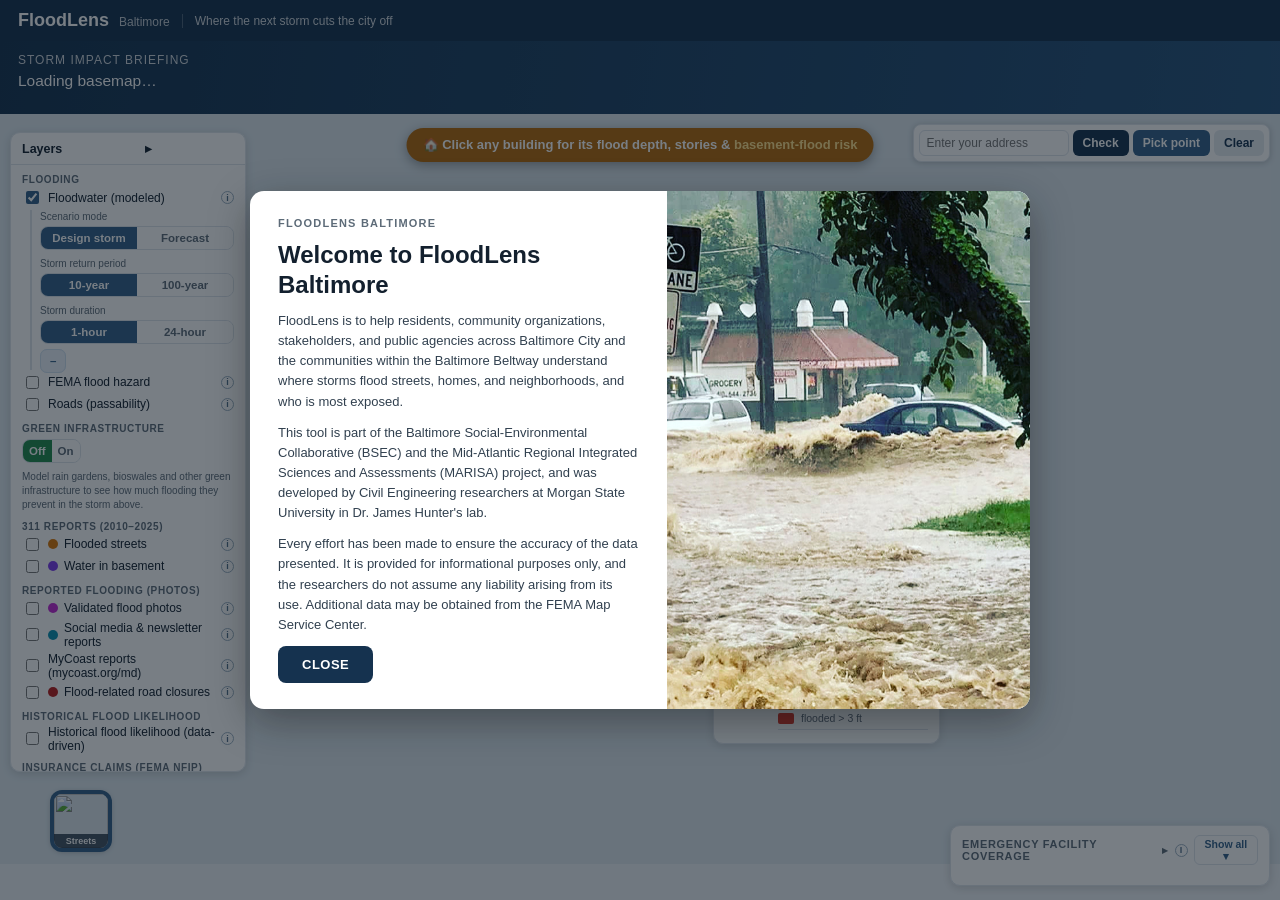
==== commit 6422d682: "Fix welcome image: move high-water-frederick-2.jpg into images/ and update reference" ====
--- a/index.html
+++ b/index.html
@@ -314,7 +314,7 @@
       </div>
     </div>
     <div class="wimg" aria-hidden="true">
-      <img id="wImg" src="high-water-frederick-2.jpg" alt="A car sitting in high floodwater on a flooded street (Frederick, MD)" />
+      <img id="wImg" src="images/high-water-frederick-2.jpg" alt="A car sitting in high floodwater on a flooded street (Frederick, MD)" />
     </div>
   </div>
 </div>
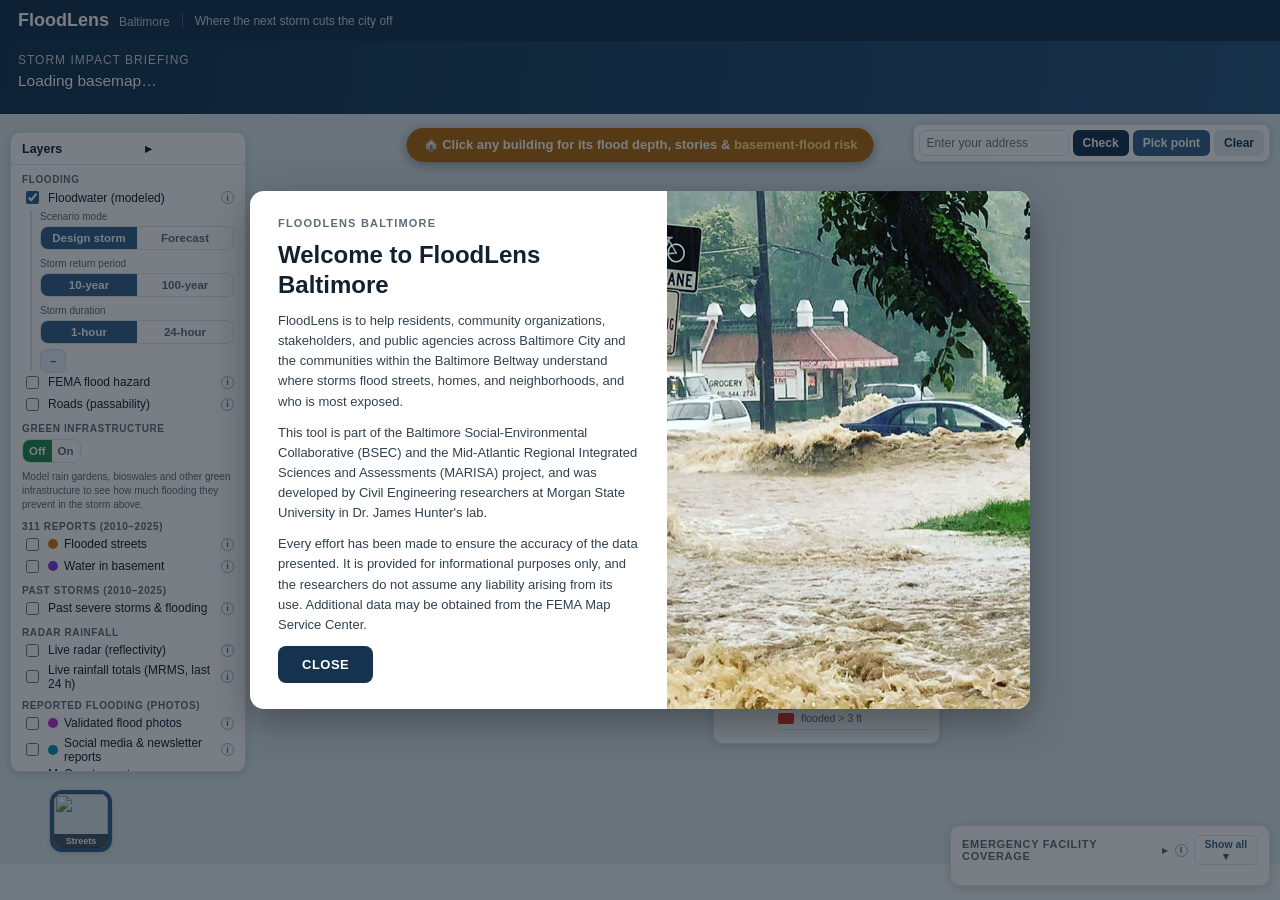
==== commit 51a680a4: "Add Past Storms (2010-2026) with timeline + MyCoast/social/311 sources; NOAA tide + USGS stream-gaug" ====
--- a/index.html
+++ b/index.html
@@ -24,7 +24,7 @@
     Census socio-economics     - BNIA / US DOT BTS (ACS)
   Flood depths remain the synthetic demo model until CityCAT rasters are wired in.
 -->
-<link rel="stylesheet" href="styles.css?v=hist17">
+<link rel="stylesheet" href="styles.css?v=v40">
 </head>
 <body>
 <div class="topbar">
@@ -127,6 +127,45 @@
           <span class="info" title="Locations where residents called 311 to report a flooded street (Open Baltimore 311, 2010–2025 where available).">i</span></label>
         <label><input type="checkbox" id="l311wb"><span class="dotk" style="background:#7c3aed;border-radius:50%"></span> Water in basement
           <span class="info" title="Locations where residents called 311 to report water in their basement (Open Baltimore 311, 2010–2025 where available).">i</span></label>
+
+        <div class="lp-sec">Past storms (2010&ndash;2025)</div>
+        <label><input type="checkbox" id="lStorms"> Past severe storms &amp; flooding
+          <span class="info" title="Baltimore 311 flooded-street reports grouped into storm events (2010-2025). Each storm is rated by how many streets flooded and the peak daily rainfall (Open-Meteo, BWI). Turn on, then pick a storm from the list to see the streets that flooded that day. Reporting-biased; indicative, not engineering-grade.">i</span></label>
+        <div class="subs" id="stormSubs" style="display:none">
+          <div class="lpnote" style="margin-top:0">
+            <span class="dotk" style="background:#b91c1c;border-radius:50%"></span> Severe
+            &nbsp;<span class="dotk" style="background:#ea580c;border-radius:50%"></span> Moderate
+            &nbsp;<span class="dotk" style="background:#eab308;border-radius:50%"></span> Minor
+          </div>
+          <div class="row" style="display:flex;gap:6px;align-items:center;margin:4px 0">
+            <input id="stormSearch" type="text" placeholder="filter by year, e.g. 2018"
+              style="flex:1;padding:5px 7px;border:1px solid var(--line,#dbe4ec);border-radius:7px;font-size:12px">
+            <select id="stormSev" style="padding:5px;border:1px solid var(--line,#dbe4ec);border-radius:7px;font-size:12px">
+              <option value="all">All</option><option value="severe">Severe</option>
+              <option value="moderate">Moderate+</option>
+            </select>
+          </div>
+          <div id="stormList" style="max-height:230px;overflow-y:auto;border:1px solid var(--line,#eef2f6);border-radius:8px"></div>
+          <div class="lpnote" id="stormNote">Pick a storm to map the streets that flooded that day.</div>
+          <div id="stormTimeline" style="display:none;margin-top:6px"></div>
+          <div class="lpnote srclegend" id="stormSrcLegend" style="display:none;margin-top:6px"></div>
+          <div id="stormRadar" style="display:none;margin-top:6px"></div>
+        </div>
+
+        <div class="lp-sec">Radar rainfall</div>
+        <label><input type="checkbox" id="lRadarLive"> Live radar (reflectivity)
+          <span class="info" title="Current NOAA NEXRAD base reflectivity (where it's raining now, green=light to red=intense), via Iowa Environmental Mesonet. Refreshes every few minutes.">i</span></label>
+        <label><input type="checkbox" id="lRadarMrms"> Live rainfall totals (MRMS, last 24 h)
+          <span class="info" title="NOAA MRMS radar-estimated rainfall accumulated over the past 24 hours (inches), via Iowa Environmental Mesonet.">i</span></label>
+        <div class="subs" id="radarSubs" style="display:none">
+          <div class="row" style="display:flex;gap:6px;align-items:center;margin:4px 0">
+            <span class="lpnote" style="margin:0">Opacity</span>
+            <input id="radarOpacity" type="range" min="20" max="100" step="5" value="75" style="flex:1">
+          </div>
+          <div class="lpnote" id="radarLegend"></div>
+          <div class="lpnote" id="radarStatus" style="color:#b4690a"></div>
+          <div class="lpnote">Source: NOAA NEXRAD / MRMS via Iowa Environmental Mesonet (free, no key).</div>
+        </div>
 
         <div class="lp-sec">Reported flooding (photos)</div>
         <label><input type="checkbox" id="lReports"><span class="dotk" style="background:#c026d3;border-radius:50%"></span> Validated flood photos
@@ -175,7 +214,9 @@
         <label><input type="checkbox" id="lNoaa"><span class="dotk" style="background:#6d28d9;border-radius:50%"></span> NOAA/NWS weather (BWI, Harbor)
           <span class="info" title="Live NOAA/National Weather Service observations at BWI Airport, the Inner Harbor and Martin State. Click for current precipitation (inches, last 1/3/6 h), temperature, humidity and observation time. Updates live each time the app is opened.">i</span></label>
         <label><input type="checkbox" id="lUsgs"><span class="dotk" style="background:#0369a1;border-radius:50%"></span> USGS stream gauges (live)
-          <span class="info" title="Live USGS stream gauges inside the study area. Click a gauge for current gage height (ft) and streamflow with the reading time. Updates live each time the app is opened.">i</span></label>
+          <span class="info" title="Live USGS stream gauges inside the study area. Click a gauge for its current gage height (ft) and streamflow PLUS a 7-day graph of both. Updates live each time the app is opened.">i</span></label>
+        <label><input type="checkbox" id="lTide"><span class="dotk" style="background:#0e7490;border-radius:50%"></span> NOAA tide / water levels
+          <span class="info" title="NOAA Tides &amp; Currents water-level stations around Baltimore Harbor (Inner Harbor, Tolchester, Annapolis, Cambridge). Click a gauge for an inundation-style graph: observed water level + predicted tide, with the NWS minor/moderate/major flood thresholds. Keyless live data.">i</span></label>
 
         <div class="lp-sec">Buildings</div>
         <label><input type="checkbox" id="lBldg" checked> Building footprints
@@ -331,12 +372,13 @@
 <script src="data/geo.js"></script>
 <script src="data/streamgrid.js"></script>
 <script src="data/flood.js"></script>
-<script src="data/reports.js"></script>
+<script src="data/reports.js?v=v40"></script>
 <script src="data/cameras.js"></script>
 <script src="data/claims.js"></script>
 <script src="data/stations.js"></script>
-<script src="data/floodhist.js?v=hist17"></script>
-<script src="data/streamcells.js?v=hist17"></script>
-<script src="app.js?v=hist17"></script>
+<script src="data/floodhist.js?v=v40"></script>
+<script src="data/streamcells.js?v=v40"></script>
+<script src="data/storms.js?v=v40"></script>
+<script src="app.js?v=v40"></script>
 </body>
 </html>
--- a/styles.css
+++ b/styles.css
@@ -160,6 +160,10 @@
   #galImgs img{width:100%;min-height:220px;max-height:340px;object-fit:cover;border-radius:8px;background:#e3e9ee;box-shadow:0 1px 6px rgba(0,0,0,.15);transition:transform .12s}
   #galImgs img:hover{transform:scale(1.015)}
   #galCredit{padding:0 14px 12px;font-size:11px;color:var(--muted)}
+  /* pin dropped on the clicked building, on the FloodLens map */
+  .bldgpin{font-size:26px;line-height:1;filter:drop-shadow(0 2px 3px rgba(0,0,0,.55));
+    animation:bldgpinDrop .35s ease-out}
+  @keyframes bldgpinDrop{0%{transform:translateY(-12px);opacity:0}100%{transform:translateY(0);opacity:1}}
   #lightbox{position:fixed;inset:0;background:rgba(0,0,0,.92);z-index:1400;display:none;align-items:center;justify-content:center;padding:16px}
   #lightbox.on{display:flex}
   #lbStage{max-width:98vw;max-height:92vh;overflow:hidden;display:flex;align-items:center;justify-content:center}
@@ -184,10 +188,27 @@
   font-size:11px;text-align:center;line-height:18px;box-shadow:0 1px 3px rgba(0,0,0,.45)}
 .noaapin{width:24px;height:24px;border-radius:50%;border:2px solid #fff;color:#fff;font-size:13px;
   text-align:center;line-height:20px;box-shadow:0 1px 3px rgba(0,0,0,.45)}
+.tidepin{width:24px;height:24px;border-radius:50%;border:2px solid #fff;background:#0e7490;color:#fff;
+  font-size:15px;font-weight:700;text-align:center;line-height:20px;box-shadow:0 1px 3px rgba(0,0,0,.45)}
 
 .floodtag{display:inline-block;margin-top:2px;padding:1px 7px;border-radius:9px;font-size:11px;font-weight:600;color:#fff}
 .floodtag-coastal{background:#2563eb}
 .floodtag-inland{background:#d97706}
+/* per-storm source markers + legend chips */
+.stormsrcpin{width:18px;height:18px;border-radius:50%;border:2px solid #fff;color:#fff;font-size:10px;font-weight:800;text-align:center;line-height:14px;box-shadow:0 1px 3px rgba(0,0,0,.5)}
+.stormsrcpin.fresh{width:22px;height:22px;line-height:18px;font-size:12px;border-color:#ffd23f;box-shadow:0 0 0 2px rgba(255,210,63,.7),0 1px 4px rgba(0,0,0,.5)}
+.srcchip{display:inline-flex;align-items:center;justify-content:center;width:15px;height:15px;border-radius:50%;color:#fff;font-size:9px;font-weight:800;flex:0 0 auto}
+.srclegend{border-top:1px solid var(--line);padding-top:5px}
+/* source badge inside report popups */
+.srcbadge{display:inline-block;margin-top:2px;padding:1px 7px;border-radius:9px;font-size:10.5px;font-weight:700;color:#fff}
+.srcbadge-311{background:#ea580c}
+.srcbadge-mycoast{background:#0e7490}
+.srcbadge-social{background:#7c3aed}
+.srcbadge-photo{background:#c026d3}
+/* BWI rain-gauge marker shown on the storm timeline (raindrop on the point + label to the right) */
+.bwidiv{overflow:visible}
+.bwidrop{position:absolute;left:0;bottom:0;font-size:22px;line-height:1;filter:drop-shadow(0 1px 2px rgba(0,0,0,.55))}
+.bwitag{position:absolute;left:24px;bottom:7px;white-space:nowrap;background:#0f3d5c;color:#fff;font-size:11px;font-weight:700;letter-spacing:.2px;padding:2px 8px;border-radius:12px;border:2px solid #fff;box-shadow:0 2px 6px rgba(0,0,0,.45)}
   @media(max-width:860px){.mapcol{height:calc(100vh - 150px)}.side{width:260px}.lpanel{width:210px}}
   /* welcome portal */
   .wsheet{background:#fff;border-radius:14px;max-width:780px;width:100%;box-shadow:0 12px 40px rgba(0,0,0,.35);overflow:hidden;display:grid;grid-template-columns:1.15fr 1fr;min-height:400px}
